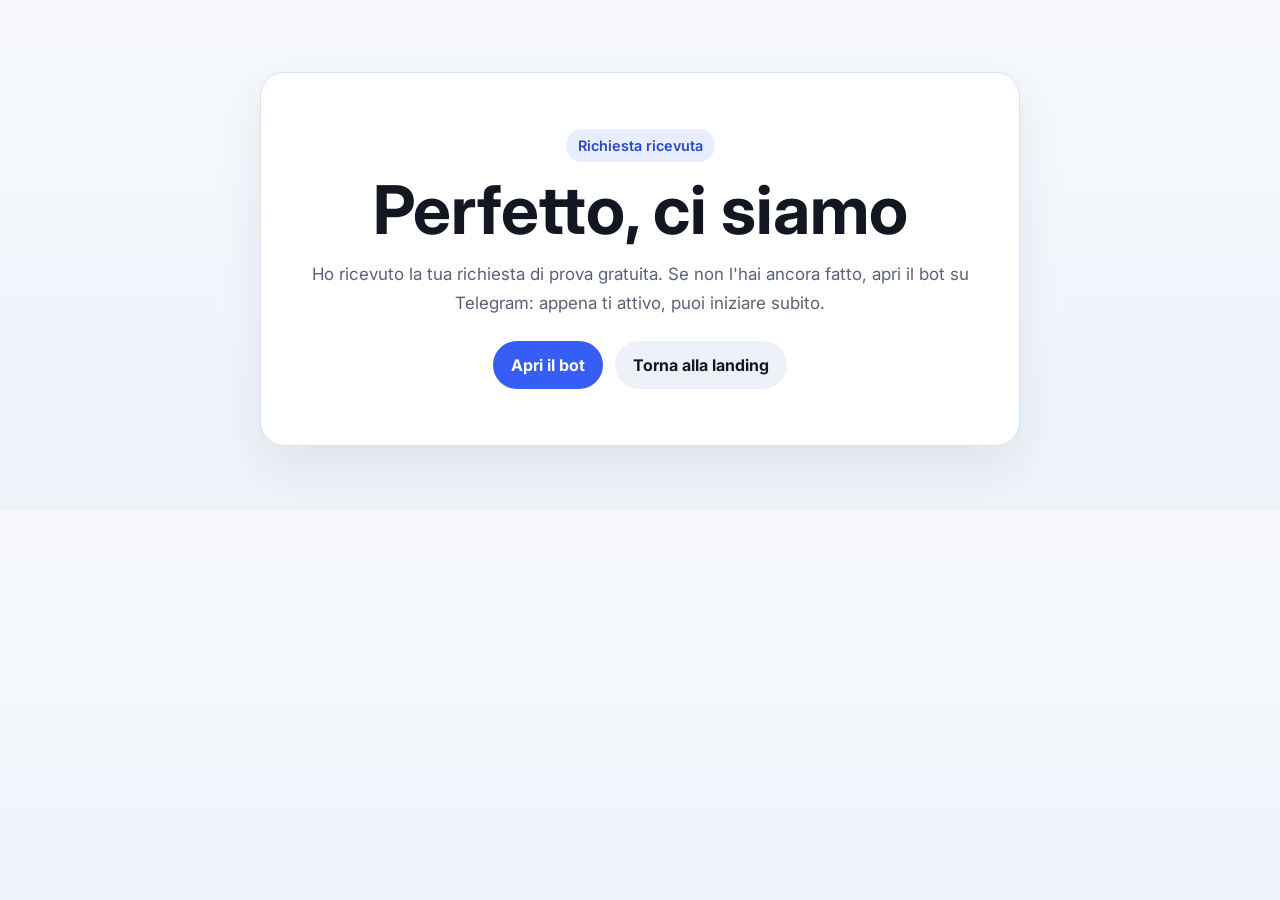
==== landing/thanks.html @ ea80aa1f "Switch landing to free trial lead form" ====
<!DOCTYPE html>
<html lang="it">
<head>
  <meta charset="UTF-8">
  <meta name="viewport" content="width=device-width, initial-scale=1.0">
  <title>Richiesta inviata</title>
  <link rel="preconnect" href="https://fonts.googleapis.com">
  <link rel="preconnect" href="https://fonts.gstatic.com" crossorigin>
  <link href="https://fonts.googleapis.com/css2?family=Inter:wght@400;500;600;700;800&display=swap" rel="stylesheet">
  <link rel="stylesheet" href="style.css">
</head>
<body>
  <main class="page">
    <section class="hero card compact-hero">
      <div class="badge">Richiesta ricevuta</div>
      <h1>Perfetto, ci siamo</h1>
      <p class="subtitle">Ho ricevuto la tua richiesta di prova gratuita. Se non l'hai ancora fatto, apri il bot su Telegram: appena ti attivo, puoi iniziare subito.</p>
      <div class="actions">
        <a class="button primary" href="https://t.me/davocaleatesto_bot">Apri il bot</a>
        <a class="button secondary" href="index.html">Torna alla landing</a>
      </div>
    </section>
  </main>
</body>
</html>
---- landing/style.css ----
:root {
  --bg: #f4f6fb;
  --text: #131722;
  --muted: #586277;
  --line: #d9e0eb;
  --card: #ffffff;
  --primary: #365df5;
  --primary-deep: #2748c7;
}

* { box-sizing: border-box; }

body {
  margin: 0;
  font-family: Inter, system-ui, sans-serif;
  background: linear-gradient(180deg, #f7f9fc 0%, #eef3fa 100%);
  color: var(--text);
}

.page {
  width: min(1100px, calc(100% - 32px));
  margin: 0 auto;
  padding: 32px 0 64px;
}

.card {
  background: var(--card);
  border: 1px solid var(--line);
  border-radius: 24px;
  padding: 28px;
  box-shadow: 0 18px 50px rgba(31, 42, 68, 0.08);
}

.hero {
  text-align: center;
  padding: 56px 28px;
}

.badge, .step {
  display: inline-flex;
  align-items: center;
  justify-content: center;
  border-radius: 999px;
}

.badge {
  padding: 8px 12px;
  background: #e8eeff;
  color: var(--primary-deep);
  font-weight: 600;
  font-size: 0.9rem;
}

h1, h2, h3 { margin: 0; }

h1 {
  margin-top: 16px;
  font-size: clamp(2.5rem, 6vw, 4.2rem);
  line-height: 0.95;
}

h2 {
  font-size: 1.6rem;
  margin-bottom: 16px;
}

h3 {
  font-size: 1.1rem;
  margin: 14px 0 8px;
}

.subtitle, p, li {
  line-height: 1.7;
  color: var(--muted);
}

.subtitle {
  max-width: 760px;
  margin: 18px auto 0;
  font-size: 1.06rem;
}

.subtitle.compact {
  max-width: 700px;
  margin-top: 0;
}

.actions {
  display: flex;
  justify-content: center;
  gap: 12px;
  flex-wrap: wrap;
  margin-top: 24px;
}

.button {
  display: inline-flex;
  align-items: center;
  justify-content: center;
  padding: 14px 18px;
  border-radius: 999px;
  text-decoration: none;
  font-weight: 700;
}

.button.primary {
  background: var(--primary);
  color: #fff;
}

.button.secondary {
  background: #eef2f8;
  color: var(--text);
}

.microcopy {
  margin-top: 14px;
  font-size: 0.95rem;
}

.grid {
  display: grid;
  gap: 20px;
  margin-top: 20px;
}

.two-cols {
  grid-template-columns: repeat(2, minmax(0, 1fr));
}

.three-cols {
  grid-template-columns: repeat(3, minmax(0, 1fr));
}

ul {
  margin: 0;
  padding-left: 20px;
}

.steps .step {
  width: 40px;
  height: 40px;
  background: #ecf1ff;
  color: var(--primary-deep);
  font-weight: 800;
}

.pricing {
  text-align: center;
}

.lead-form {
  width: min(100%, 680px);
  margin: 24px auto 0;
  display: grid;
  gap: 14px;
  text-align: left;
}

.lead-form label {
  display: grid;
  gap: 8px;
  font-weight: 600;
  color: var(--text);
}

.lead-form input,
.lead-form textarea {
  width: 100%;
  padding: 14px 16px;
  border-radius: 16px;
  border: 1px solid var(--line);
  background: #f9fbff;
  font: inherit;
  color: var(--text);
}

.lead-form textarea {
  resize: vertical;
}

.submit-button {
  border: none;
  cursor: pointer;
  margin-top: 6px;
}

.compact-hero {
  max-width: 760px;
  margin: 40px auto 0;
}

.price {
  font-size: 3rem;
  font-weight: 800;
  color: var(--text);
  margin: 8px 0 18px;
}

.price span {
  font-size: 1rem;
  color: var(--muted);
  font-weight: 600;
}

.price-box ul {
  display: inline-block;
  text-align: left;
}

@media (max-width: 820px) {
  .two-cols,
  .three-cols {
    grid-template-columns: 1fr;
  }

  .hero {
    padding: 40px 20px;
  }
}
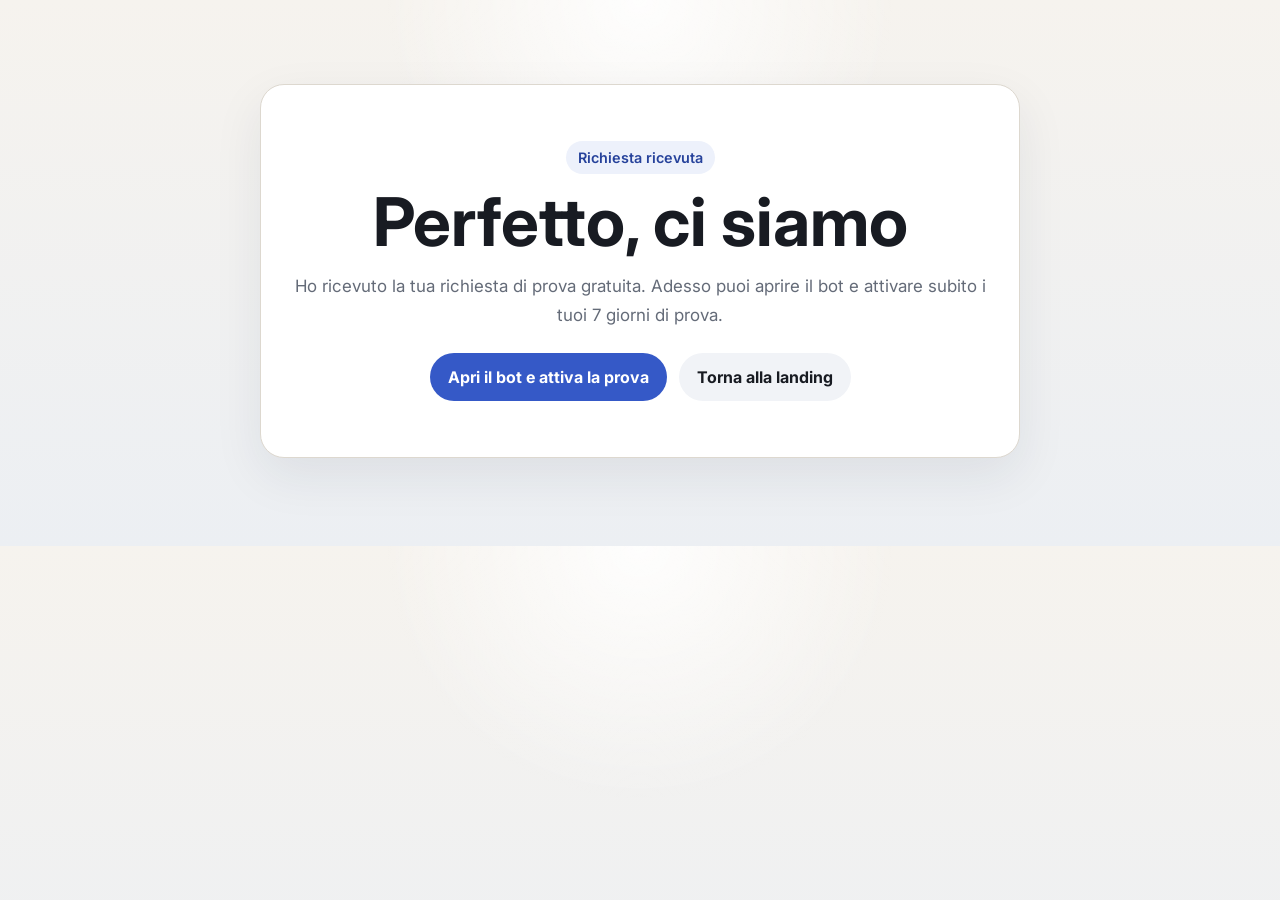
==== commit 1ff8ce91: "Add automatic free trial activation" ====
--- a/landing/thanks.html
+++ b/landing/thanks.html
@@ -14,9 +14,9 @@
     <section class="hero card compact-hero">
       <div class="badge">Richiesta ricevuta</div>
       <h1>Perfetto, ci siamo</h1>
-      <p class="subtitle">Ho ricevuto la tua richiesta di prova gratuita. Se non l'hai ancora fatto, apri il bot su Telegram: appena ti attivo, puoi iniziare subito.</p>
+      <p class="subtitle">Ho ricevuto la tua richiesta di prova gratuita. Adesso puoi aprire il bot e attivare subito i tuoi 7 giorni di prova.</p>
       <div class="actions">
-        <a class="button primary" href="https://t.me/davocaleatesto_bot">Apri il bot</a>
+        <a class="button primary" href="https://t.me/davocaleatesto_bot?start=attiva-prova-v2t">Apri il bot e attiva la prova</a>
         <a class="button secondary" href="index.html">Torna alla landing</a>
       </div>
     </section>
--- a/landing/style.css
+++ b/landing/style.css
@@ -1,11 +1,11 @@
 :root {
-  --bg: #f4f6fb;
-  --text: #131722;
-  --muted: #586277;
-  --line: #d9e0eb;
+  --bg: #f6f3ee;
+  --text: #181b22;
+  --muted: #646b78;
+  --line: #ddd8cf;
   --card: #ffffff;
-  --primary: #365df5;
-  --primary-deep: #2748c7;
+  --primary: #3559c7;
+  --primary-deep: #26429b;
 }
 
 * { box-sizing: border-box; }
@@ -13,14 +13,20 @@
 body {
   margin: 0;
   font-family: Inter, system-ui, sans-serif;
-  background: linear-gradient(180deg, #f7f9fc 0%, #eef3fa 100%);
+  background:
+    radial-gradient(circle at top center, rgba(255, 255, 255, 0.9), transparent 30%),
+    linear-gradient(180deg, #f6f3ee 0%, #eceff3 100%);
   color: var(--text);
 }
 
 .page {
   width: min(1100px, calc(100% - 32px));
   margin: 0 auto;
-  padding: 32px 0 64px;
+  padding: 44px 0 88px;
+}
+
+.page > * + * {
+  margin-top: 64px;
 }
 
 .card {
@@ -36,6 +42,10 @@
   padding: 56px 28px;
 }
 
+.section-gap {
+  margin-top: 12px;
+}
+
 .badge, .step {
   display: inline-flex;
   align-items: center;
@@ -45,7 +55,7 @@
 
 .badge {
   padding: 8px 12px;
-  background: #e8eeff;
+  background: #edf1fb;
   color: var(--primary-deep);
   font-weight: 600;
   font-size: 0.9rem;
@@ -109,7 +119,7 @@
 }
 
 .button.secondary {
-  background: #eef2f8;
+  background: #f1f3f7;
   color: var(--text);
 }
 
@@ -140,7 +150,7 @@
 .steps .step {
   width: 40px;
   height: 40px;
-  background: #ecf1ff;
+  background: #edf1fb;
   color: var(--primary-deep);
   font-weight: 800;
 }
@@ -170,7 +180,7 @@
   padding: 14px 16px;
   border-radius: 16px;
   border: 1px solid var(--line);
-  background: #f9fbff;
+  background: #faf9f6;
   font: inherit;
   color: var(--text);
 }
@@ -209,6 +219,10 @@
 }
 
 @media (max-width: 820px) {
+  .page > * + * {
+    margin-top: 36px;
+  }
+
   .two-cols,
   .three-cols {
     grid-template-columns: 1fr;
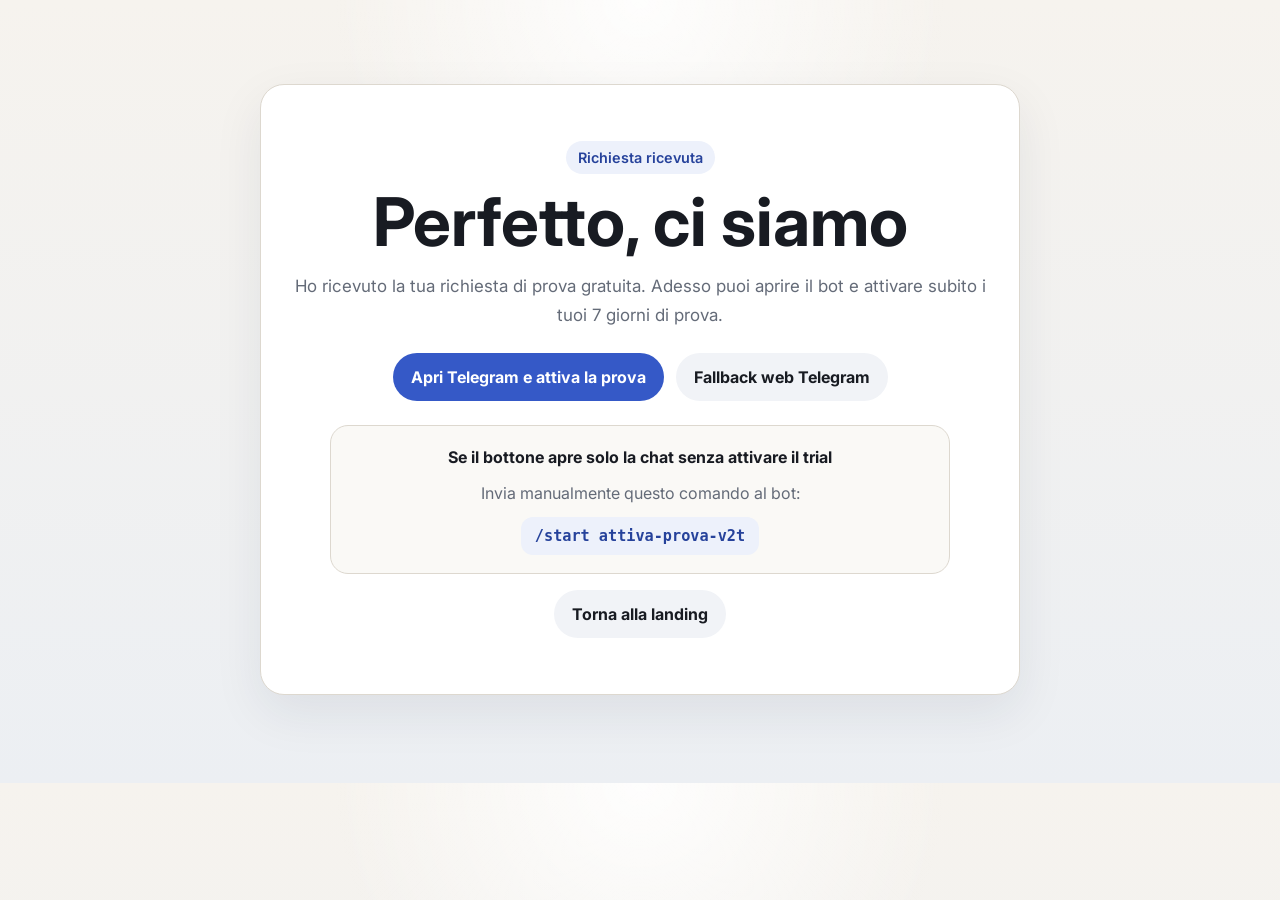
==== commit 6fe7300f: "Improve trial activation flow" ====
--- a/landing/thanks.html
+++ b/landing/thanks.html
@@ -16,7 +16,15 @@
       <h1>Perfetto, ci siamo</h1>
       <p class="subtitle">Ho ricevuto la tua richiesta di prova gratuita. Adesso puoi aprire il bot e attivare subito i tuoi 7 giorni di prova.</p>
       <div class="actions">
-        <a class="button primary" href="https://t.me/davocaleatesto_bot?start=attiva-prova-v2t">Apri il bot e attiva la prova</a>
+        <a class="button primary" href="tg://resolve?domain=davocaleatesto_bot&start=attiva-prova-v2t">Apri Telegram e attiva la prova</a>
+        <a class="button secondary" href="https://t.me/davocaleatesto_bot?start=attiva-prova-v2t">Fallback web Telegram</a>
+      </div>
+      <div class="manual-box">
+        <p class="manual-title">Se il bottone apre solo la chat senza attivare il trial</p>
+        <p class="manual-text">Invia manualmente questo comando al bot:</p>
+        <code class="manual-code">/start attiva-prova-v2t</code>
+      </div>
+      <div class="actions secondary-actions">
         <a class="button secondary" href="index.html">Torna alla landing</a>
       </div>
     </section>
--- a/landing/style.css
+++ b/landing/style.css
@@ -200,6 +200,41 @@
   margin: 40px auto 0;
 }
 
+.manual-box {
+  width: min(100%, 620px);
+  margin: 24px auto 0;
+  padding: 18px;
+  border-radius: 18px;
+  border: 1px solid var(--line);
+  background: #faf9f6;
+  text-align: center;
+}
+
+.manual-title {
+  margin: 0 0 8px;
+  color: var(--text);
+  font-weight: 700;
+}
+
+.manual-text {
+  margin: 0 0 10px;
+}
+
+.manual-code {
+  display: inline-block;
+  padding: 10px 14px;
+  border-radius: 12px;
+  background: #edf1fb;
+  color: var(--primary-deep);
+  font-family: ui-monospace, SFMono-Regular, Menlo, Consolas, monospace;
+  font-size: 0.95rem;
+  font-weight: 700;
+}
+
+.secondary-actions {
+  margin-top: 16px;
+}
+
 .price {
   font-size: 3rem;
   font-weight: 800;
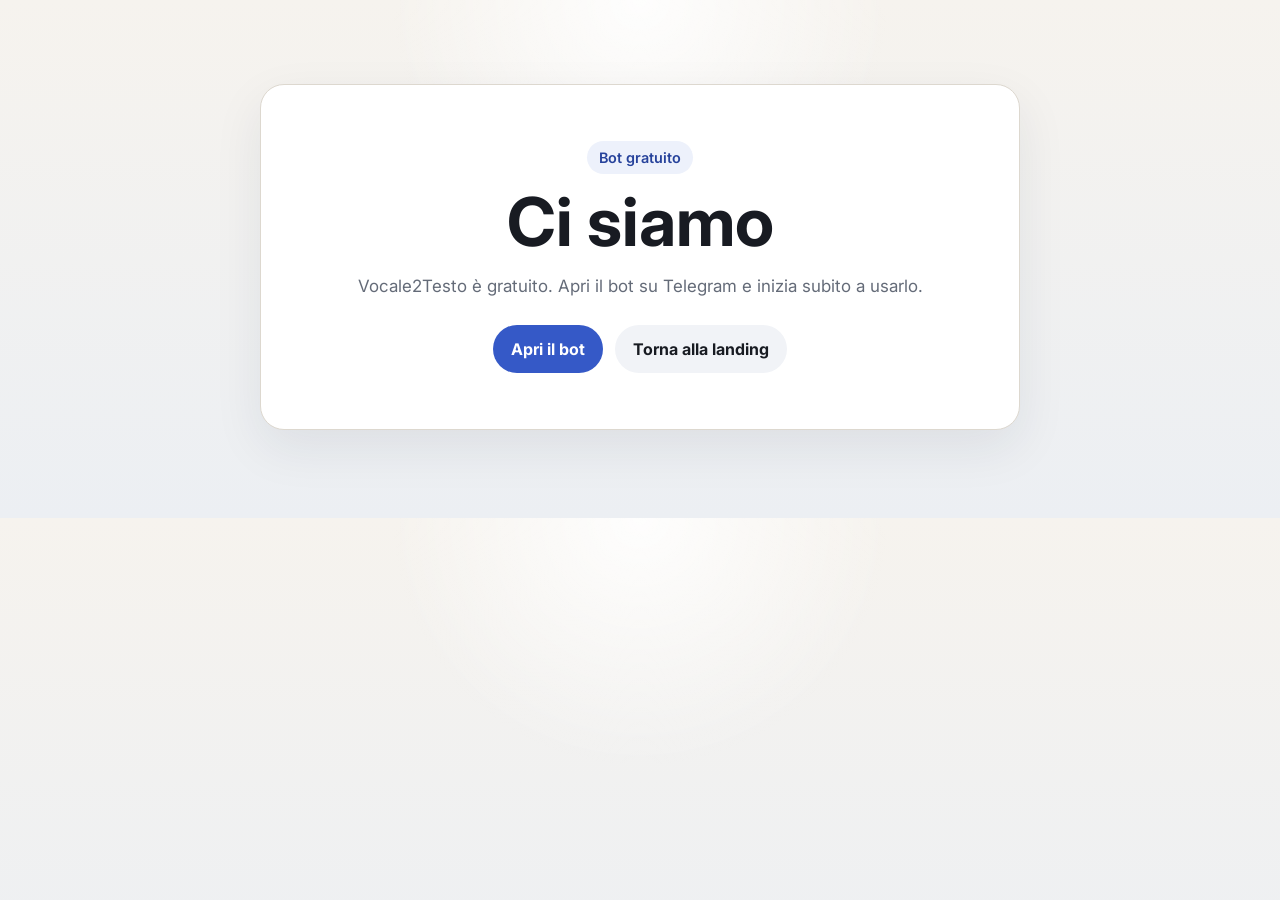
==== commit e936a0e9: "Switch bot to free mode" ====
--- a/landing/thanks.html
+++ b/landing/thanks.html
@@ -12,19 +12,11 @@
 <body>
   <main class="page">
     <section class="hero card compact-hero">
-      <div class="badge">Richiesta ricevuta</div>
-      <h1>Perfetto, ci siamo</h1>
-      <p class="subtitle">Ho ricevuto la tua richiesta di prova gratuita. Adesso puoi aprire il bot e attivare subito i tuoi 7 giorni di prova.</p>
+      <div class="badge">Bot gratuito</div>
+      <h1>Ci siamo</h1>
+      <p class="subtitle">Vocale2Testo è gratuito. Apri il bot su Telegram e inizia subito a usarlo.</p>
       <div class="actions">
-        <a class="button primary" href="tg://resolve?domain=davocaleatesto_bot&start=attiva-prova-v2t">Apri Telegram e attiva la prova</a>
-        <a class="button secondary" href="https://t.me/davocaleatesto_bot?start=attiva-prova-v2t">Fallback web Telegram</a>
-      </div>
-      <div class="manual-box">
-        <p class="manual-title">Se il bottone apre solo la chat senza attivare il trial</p>
-        <p class="manual-text">Invia manualmente questo comando al bot:</p>
-        <code class="manual-code">/start attiva-prova-v2t</code>
-      </div>
-      <div class="actions secondary-actions">
+        <a class="button primary" href="https://t.me/davocaleatesto_bot">Apri il bot</a>
         <a class="button secondary" href="index.html">Torna alla landing</a>
       </div>
     </section>
